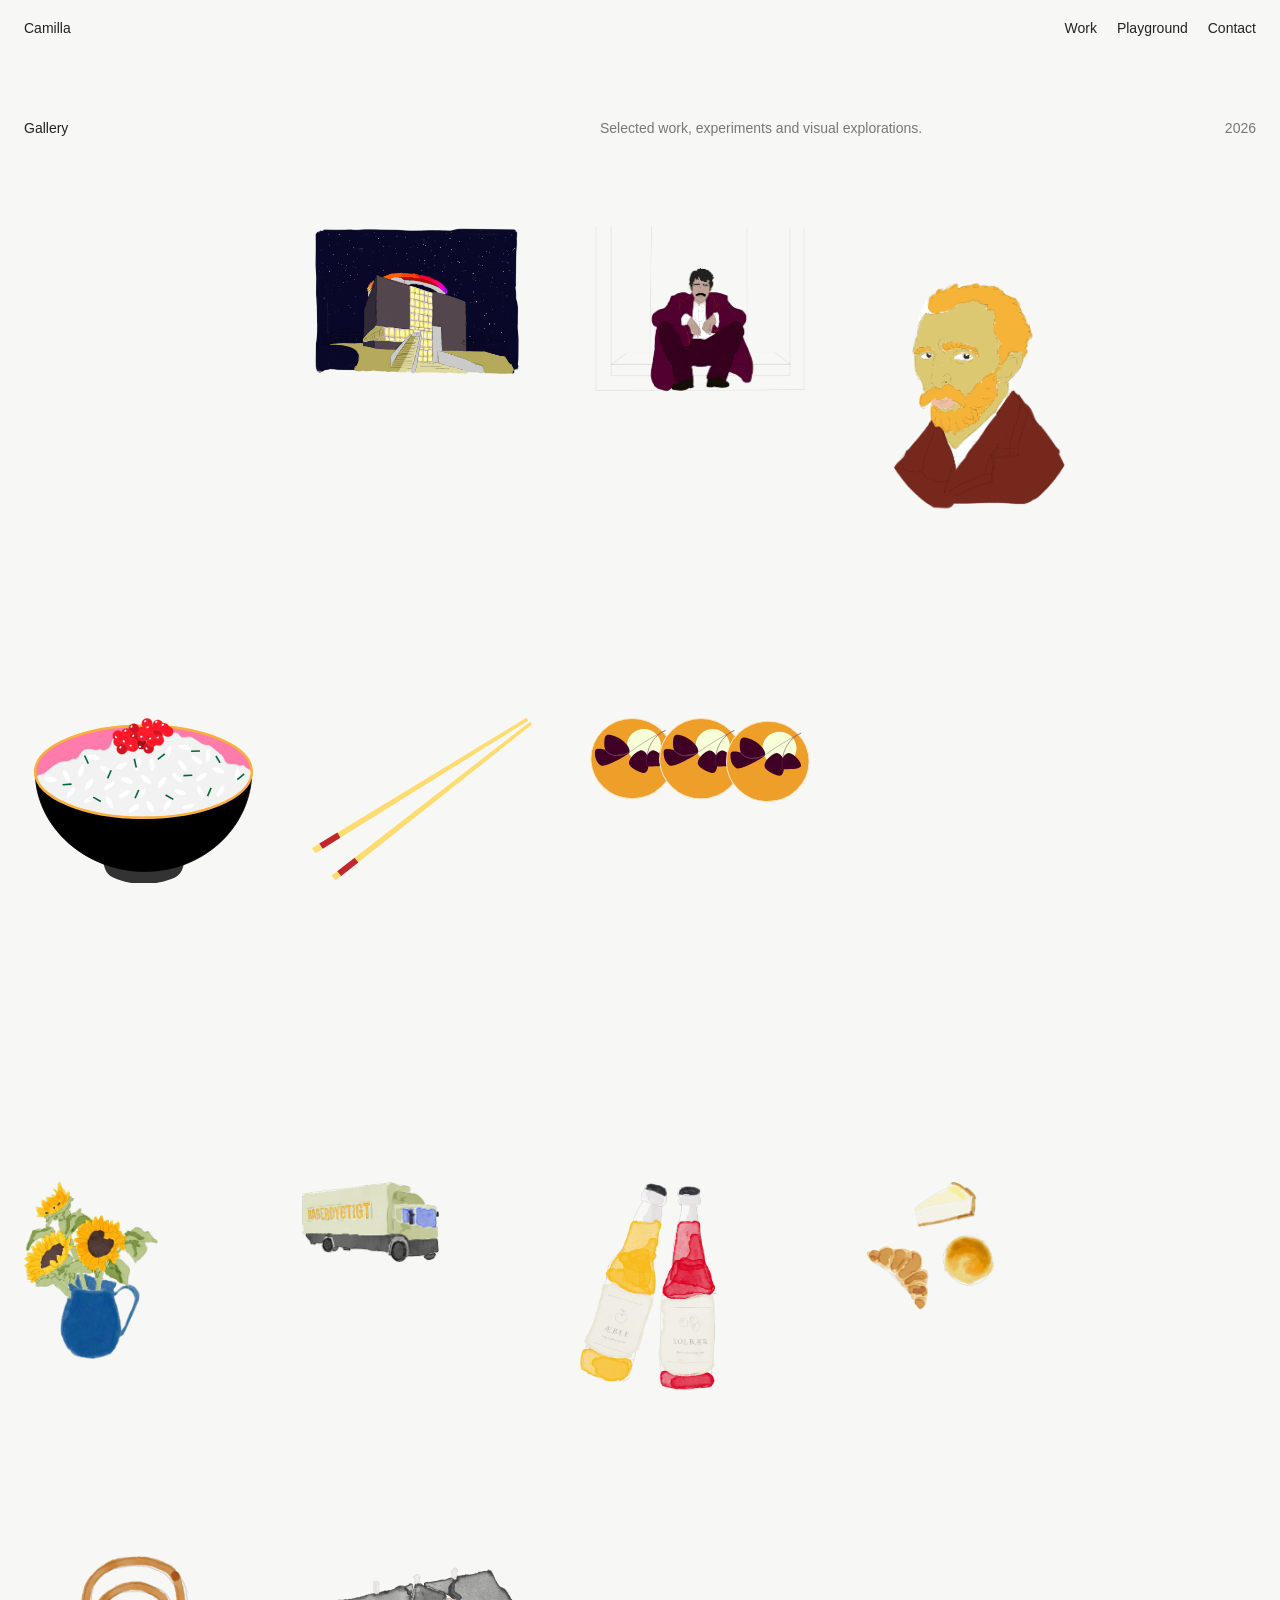
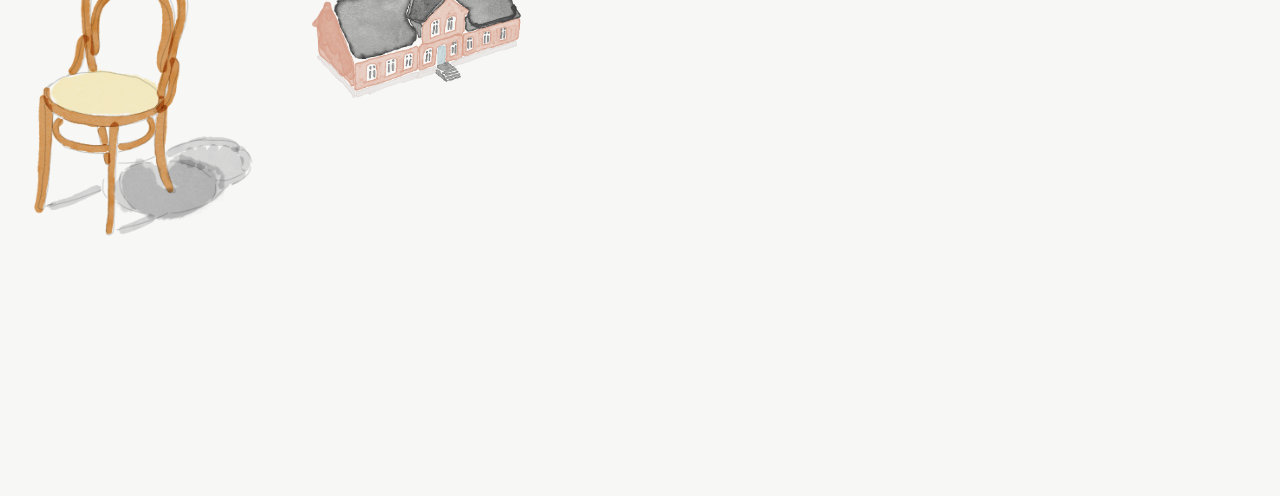
==== galleri.html @ c36705b7 "playground" ====
<!DOCTYPE html>
<html lang="en">

<head>

    <meta charset="UTF-8">

    <meta name="viewport" content="width=device-width, initial-scale=1.0">

    <title>Gallery — Camilla</title>

    <link rel="stylesheet" href="style.css">

</head>


<body>

    <!-- HEADER -->

    <header class="header">

        <a href="index.html" class="logo">
            Camilla
        </a>

        <nav class="nav-right">

            <a href="work.html" class="nav-link">
                Work
            </a>

            <a href="galleri.html" class="nav-link">
                Playground
            </a>

            <a href="#" class="nav-link">
                Contact
            </a>

        </nav>

    </header>


    <!-- GALLERY -->

    <main class="project">

        <!-- SAME INTRO AS PROJECT PAGE -->

        <header class="project-intro">

            <div class="project-title">
                Gallery
            </div>

            <div class="project-description">
                Selected work, experiments and visual explorations.
            </div>

            <div class="project-year">
                2026
            </div>

        </header>


        <!-- GALLERY -->

        <div class="gallery-grid">




            <figure class="media-video">

                <video src="/video/Aros-pige.mp4" autoplay muted loop playsinline>
                </video>

            </figure>


            <figure class="gallery-item">
                <img src="images/Aros.png" alt="Gallery image 02">
            </figure>


            <figure class="gallery-item">
                <img src="images/Harry.png" alt="Gallery image 03">
            </figure>


            <figure class="gallery-item">
                <img src="images/maler.png" alt="Gallery image 04">
            </figure>


            <figure class="gallery-item">
                <img src="images/figureasset2 copy.svg" alt="Gallery image 05">
            </figure>


            <figure class="gallery-item">
                <img src="images/chopsticks_dark.svg" alt="Gallery image 06">
            </figure>


            <figure class="gallery-item">
                <img src="images/sushi3.svg" alt="Gallery image 07">
            </figure>


            <figure class="media-video-landscape">

                <video src="/video/sushi-video.mp4" autoplay muted loop playsinline>
                </video>

            </figure>



            <figure class="gallery-item-small">
                <img src="images/blomstervase.png" alt="Gallery image 09">
            </figure>

            <figure class="gallery-item-small">
                <img src="images/lastbil 1.png" alt="Gallery image 09">
            </figure>


            <figure class="gallery-item-small">
                <img src="images/soda-2.png" alt="Gallery image 10">
            </figure>


            <figure class="gallery-item-small">
                <img src="images/bolle.png" " alt=" Gallery image 11">
            </figure>


            <figure class="gallery-item">
                <img src="images/chair.png" alt="Gallery image 12">
            </figure>

            <figure class="gallery-item">
                <img src="images/gårdkage 1.png" alt="Gallery image 12">
            </figure>

        </div>

    </main>


</body>

</html>
---- style.css ----
/* ------------------------------
   RESET
------------------------------ */

* {
  margin: 0;
  padding: 0;
  box-sizing: border-box;
}

/* ------------------------------
   BASE
------------------------------ */

html,
body {
  width: 100%;
  min-height: 100%;
}

body {
  background: #f7f7f5;
  color: #222;

  font-family: Arial, Helvetica, sans-serif;

  font-size: 14px;
  line-height: 1.2;
}

/* ------------------------------
   LINKS
------------------------------ */

a {
  color: inherit;
  text-decoration: none;
}

/* ------------------------------
   HEADER
------------------------------ */

.header {
  position: fixed;

  top: 0;
  left: 0;

  width: 100%;

  padding: 20px 24px;

  display: flex;

  align-items: flex-start;
  justify-content: space-between;

  z-index: 100;
}

/* ------------------------------
   LOGO
------------------------------ */

.logo {
  transition: opacity 0.25s ease;
}

/* ------------------------------
   NAVIGATION
------------------------------ */

.nav-right {
  display: flex;

  gap: 20px;
}

/* ------------------------------
   LANDING
------------------------------ */

.landing {
  min-height: 100vh;

  display: flex;

  align-items: center;
  justify-content: center;
}

.intro {
  font-size: 14px;
}

/* ------------------------------
   MOBILE
------------------------------ */

@media (max-width: 600px) {
  .header {
    padding: 16px;
  }

  .nav-right {
    gap: 12px;
  }
}

/* ------------------------------
   WORK PAGE
------------------------------ */

.work {
  padding: 120px 24px 80px;
}

/* ------------------------------
   WORK HEADER
------------------------------ */

.work-header {
  margin-bottom: 30px;

  color: #777;

  font-size: 13px;
}

/* ------------------------------
   WORK LIST
------------------------------ */

.work-list {
  border-top: 1px solid #222;
}

/* ------------------------------
   WORK ITEM
------------------------------ */

.work-item {
  display: grid;

  grid-template-columns:
    50px
    minmax(200px, 1.5fr)
    1fr
    70px;

  align-items: baseline;

  gap: 20px;

  padding: 15px 0;

  border-bottom: 1px solid #222;

  transition: opacity 0.3s ease;
}

/* ------------------------------
   TYPOGRAPHY
------------------------------ */

.work-number {
  color: #777;
}

.work-title {
  font-size: 15px;
}

.work-category {
  color: #777;
}

.work-year {
  text-align: right;
}

/* ------------------------------
   HOVER
------------------------------ */

.work-list:hover .work-item {
  opacity: 0.35;
}

.work-list .work-item:hover {
  opacity: 1;
}

/* ------------------------------
   FLOATING IMAGE
------------------------------ */

/* ------------------------------
   FLOATING IMAGE
------------------------------ */

.hover-image {
  position: fixed;

  width: 300px;
  height: 380px;

  top: 0;
  left: 0;

  pointer-events: none;

  overflow: hidden;

  opacity: 0;

  z-index: 9999;

  transform: translate(-50%, -50%);

  transition: opacity 0.2s ease;
}

.hover-image img {
  display: block;

  width: 100%;
  height: 100%;

  object-fit: cover;
}
/* ------------------------------
   MOBILE
------------------------------ */

@media (max-width: 700px) {
  .work {
    padding: 100px 16px 60px;
  }

  .work-item {
    grid-template-columns:
      30px
      1fr
      55px;

    gap: 10px;

    padding: 14px 0;
  }

  .work-category {
    display: none;
  }

  .work-year {
    text-align: right;
  }

  .hover-image {
    display: none;
  }
}

/* ------------------------------
   PROJECT PAGE
------------------------------ */

.project {
  padding: 120px 24px 80px;
}

/* ------------------------------
   PROJECT INTRO
------------------------------ */

.project-intro {
  display: grid;

  grid-template-columns:
    1fr
    1fr
    80px;

  gap: 20px;

  margin-bottom: 80px;
}

.project-title {
  font-size: 14px;
}

.project-description {
  max-width: 400px;

  color: #777;
}

.project-year {
  text-align: right;
  color: #777;
}

/* ------------------------------
   PROJECT MEDIA
------------------------------ */

.project-media {
  display: flex;
  flex-direction: column;

  gap: 80px;
}

/* ------------------------------
   SINGLE IMAGE
------------------------------ */

.media-single {
  width: 100%;

  display: flex;
  justify-content: center;
}

.media-single img {
  display: block;

  width: auto;
  height: auto;

  max-width: 100%;
  max-height: 90vh;

  object-fit: contain;
}

/* ------------------------------
   TWO IMAGES
------------------------------ */

.media-double {
  width: 100%;

  display: grid;

  grid-template-columns: 1fr 1fr;

  gap: 4px;
}

.media-double figure {
  margin: 0;
}

.media-double img {
  display: block;

  width: 100%;
  height: auto;
}

/* ------------------------------
   REEL VIDEO
------------------------------ */

.media-video {
  max-height: 70%;

  display: flex;

  justify-content: center;
}

.media-video video {
  display: block;

  width: auto;
  max-height: vh;

  max-width: 100%;

  aspect-ratio: 9 / 16;

  object-fit: cover;
}

/* ------------------------------
   LANDSCAPE VIDEO
------------------------------ */

.media-video-landscape {
  width: 100%;
  overflow: hidden;
}

.media-video-landscape video {
  display: block;
  width: 100%;
  height: auto;
  max-width: none;
}

/* ------------------------------
   MOBILE
------------------------------ */
@media (max-width: 700px) {
  .project {
    padding: 100px 16px 60px;
  }

  .project-intro {
    grid-template-columns: 1fr;

    gap: 16px;

    margin-bottom: 50px;
  }

  .project-year {
    text-align: left;
  }

  .project-media {
    gap: 40px;
  }

  .media-single img {
    max-height: 80vh;
  }

  .media-double {
    grid-template-columns: 1fr;

    gap: 4px;
  }

  .media-video video {
    height: 80vh;
  }

  .media-video-landscape video {
    width: 100%;
    height: auto;
  }
}
/* --- old? */
@media (max-width: 700px) {
  .project {
    padding: 100px 16px 60px;
  }

  .project-intro {
    grid-template-columns: 1fr;

    gap: 16px;

    margin-bottom: 50px;
  }

  .project-year {
    text-align: left;
  }

  .project-media {
    gap: 40px;
  }

  .media-single img {
    max-height: 80vh;
  }

  .media-double {
    grid-template-columns: 1fr;

    gap: 4px;
  }

  .media-video video {
    height: 80vh;
  }
}
/* galleri */
/* ------------------------------
   GALLERY
------------------------------ */

.gallery-grid {
  width: 90%;

  display: grid;

  grid-template-columns: repeat(4, 1fr);

  gap: 4px;
}

/* ------------------------------
   GALLERY IMAGE
------------------------------ */

.gallery-item {
  margin: 10px;
  max-width: 80%;
  height: 50vh;
  overflow: hidden;
}

.gallery-item img {
  display: block;

  width: 100%;
  height: auto;

  object-fit: cover;

  transition: opacity 0.3s ease;
}

/* ------------------------------
   HOVER
------------------------------ */

.gallery-item:hover img {
  opacity: 0.7;
}

/* ------------------------------
   MOBILE
------------------------------ */

@media (max-width: 700px) {
  .gallery-grid {
    grid-template-columns: repeat(2, 1fr);

    gap: 4px;
  }
}

/* ------------------------------
   SMALL GALLERY IMAGE
------------------------------ */

.gallery-item-small {
  width: 50%;
  height: 40vh;
}

.gallery-item-small img {
  width: 100%;
  height: auto;
}
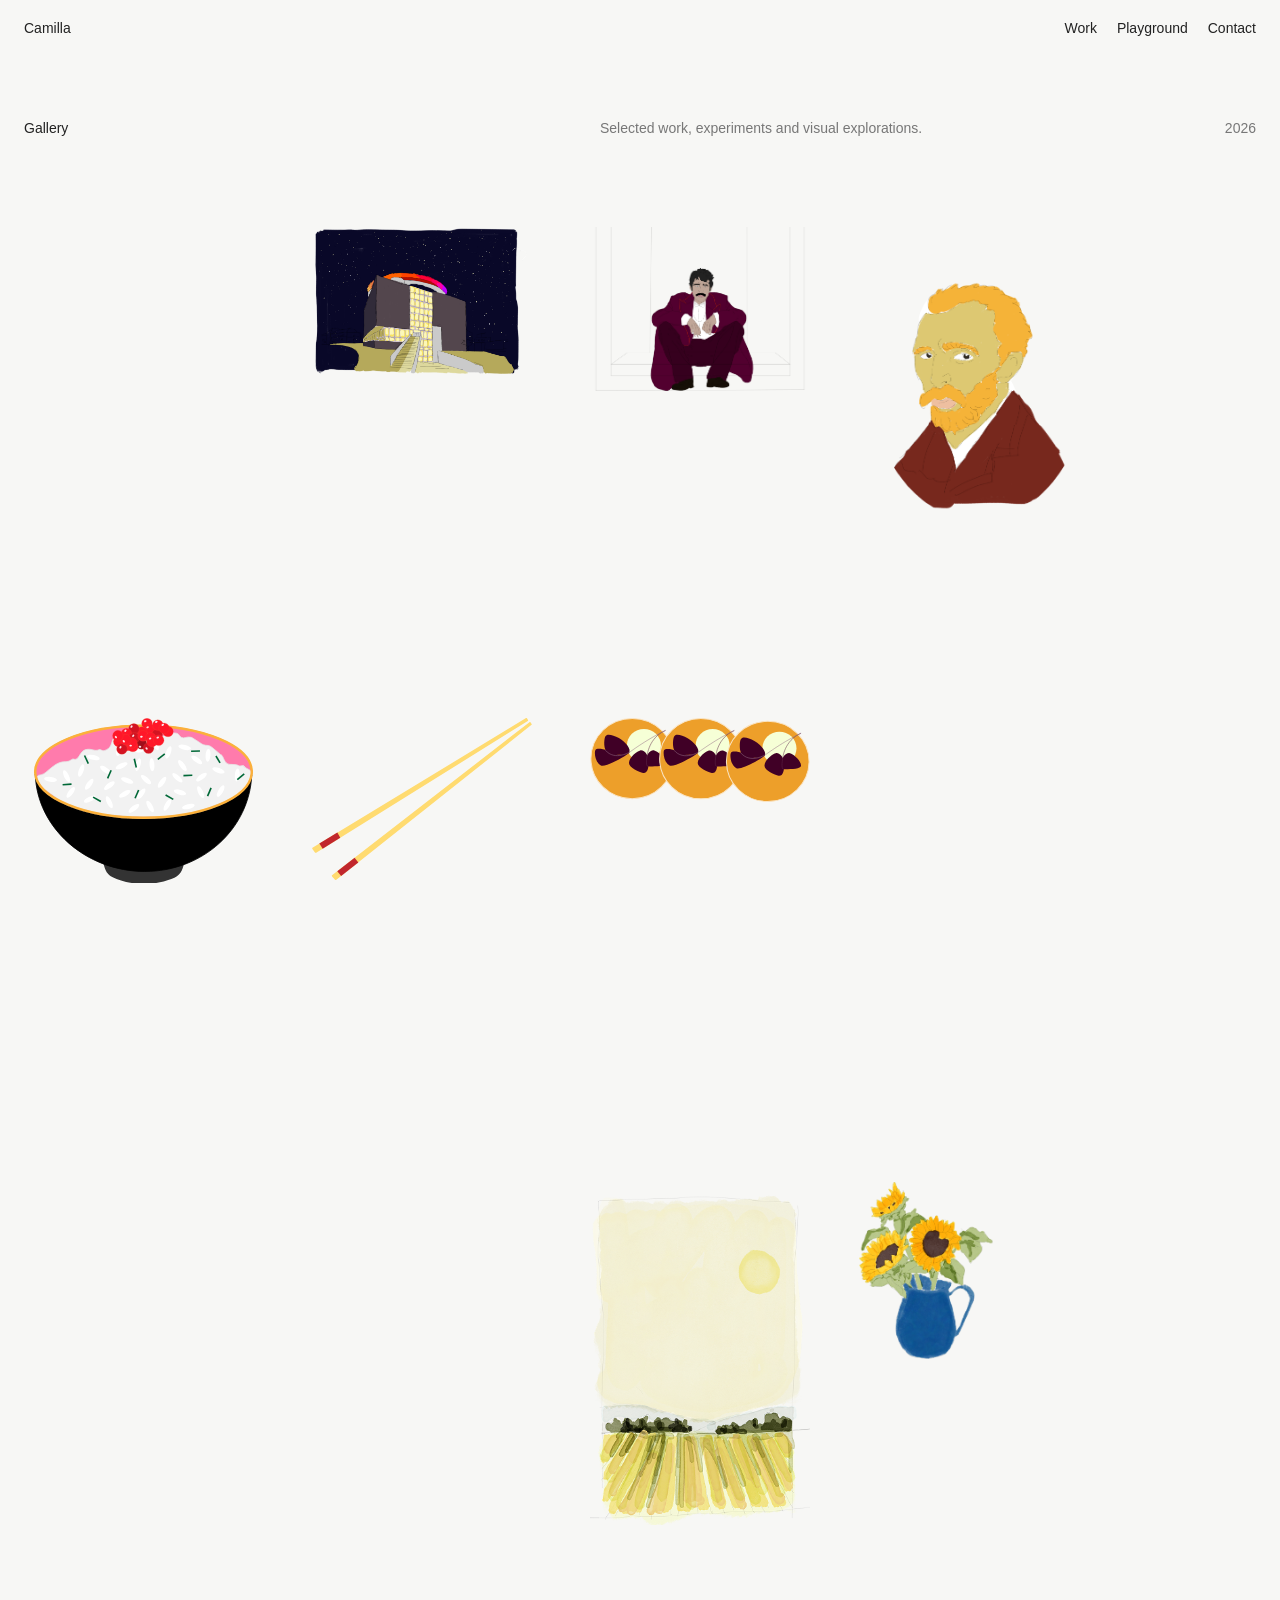
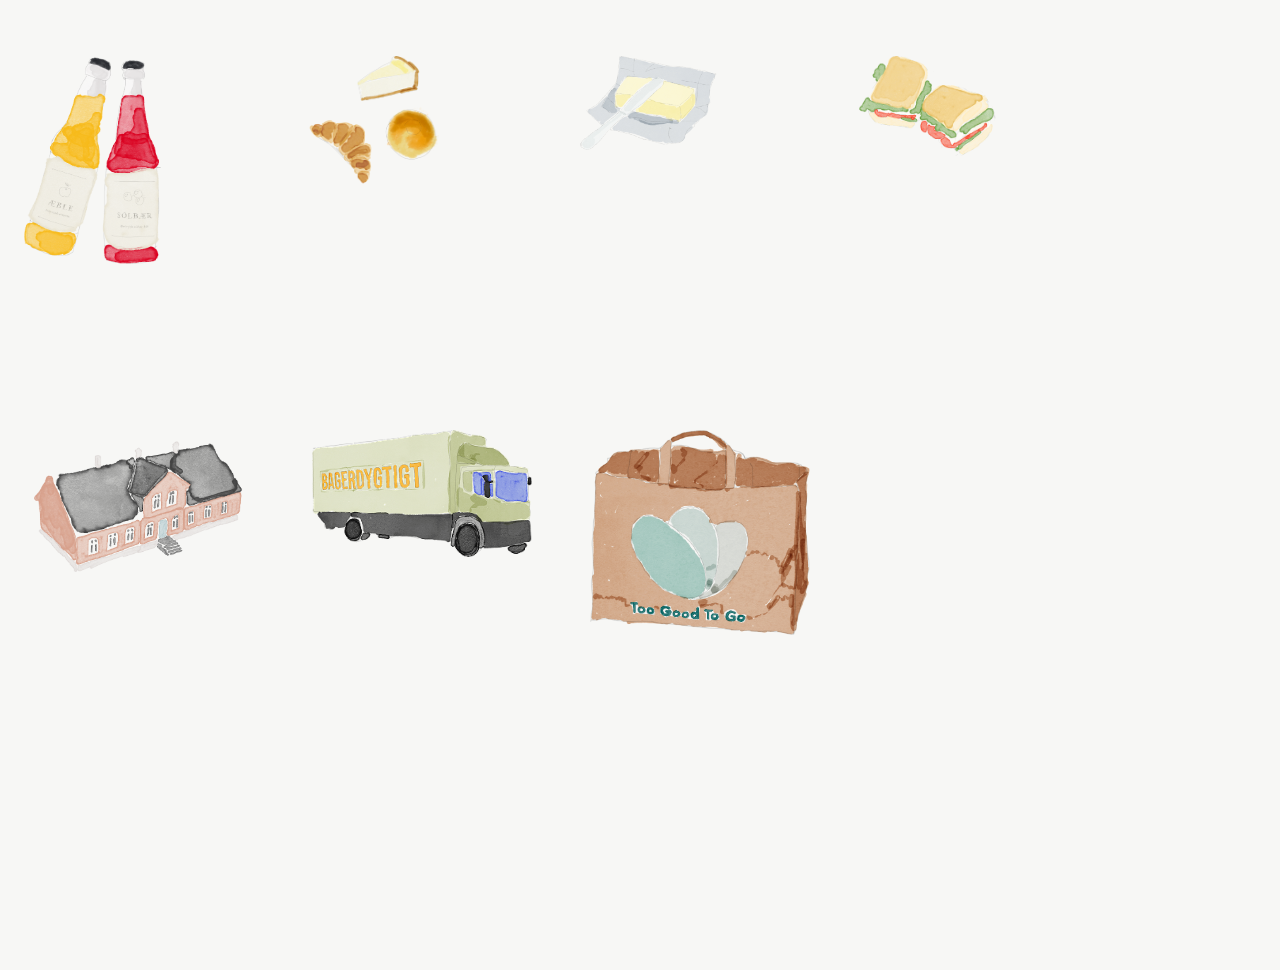
==== commit 5a844e1a: "mix" ====
--- a/galleri.html
+++ b/galleri.html
@@ -90,6 +90,14 @@
                 <img src="images/Harry.png" alt="Gallery image 03">
             </figure>
 
+            <!-- <figure class="gallery-item">
+                <img src="images/maid.png" alt="Gallery image 03">
+            </figure> -->
+
+            <!-- <figure class="gallery-item">
+                <img src="images/brooche.png" alt="Gallery image 03">
+            </figure> -->
+
 
             <figure class="gallery-item">
                 <img src="images/maler.png" alt="Gallery image 04">
@@ -118,34 +126,57 @@
 
             </figure>
 
+            <figure class="media-video-landscape">
+
+                <video src="/video/bageri-shop-kurv.mp4" autoplay muted loop playsinline>
+                </video>
+
+            </figure>
+            <figure class="media-video-landscape">
+
+                <video src="/video/bageri-lokation-2.mov" autoplay muted loop playsinline>
+                </video>
+
+            </figure>
+
+
+            <figure class="gallery-item">
+                <img src="images/marker.png" alt="Gallery image 12">
+            </figure>
 
 
             <figure class="gallery-item-small">
                 <img src="images/blomstervase.png" alt="Gallery image 09">
             </figure>
+            <figure class="gallery-item-small">
+                <img src="images/soda-2.png" alt="Gallery image 10">
+            </figure>
+            <figure class="gallery-item-small">
+                <img src="images/bolle.png" " alt=" Gallery image 11">
 
-            <figure class="gallery-item-small">
-                <img src="images/lastbil 1.png" alt="Gallery image 09">
+
             </figure>
 
 
             <figure class="gallery-item-small">
-                <img src="images/soda-2.png" alt="Gallery image 10">
+                <img src="images/SMØR.png" alt=" Gallery image 12">
             </figure>
-
-
             <figure class="gallery-item-small">
-                <img src="images/bolle.png" " alt=" Gallery image 11">
+                <img src="images/Sandwich.png" alt=" Gallery image 12">
             </figure>
 
 
             <figure class="gallery-item">
-                <img src="images/chair.png" alt="Gallery image 12">
+                <img src="images/gårdkage 1.png" alt="Gallery image 12">
             </figure>
 
             <figure class="gallery-item">
-                <img src="images/gårdkage 1.png" alt="Gallery image 12">
+                <img src="images/lastbil 1.png" alt="Gallery image 12">
             </figure>
+            <figure class="gallery-item">
+                <img src="images/pose-fyld.png" alt="Gallery image 12">
+            </figure>
+
 
         </div>
 
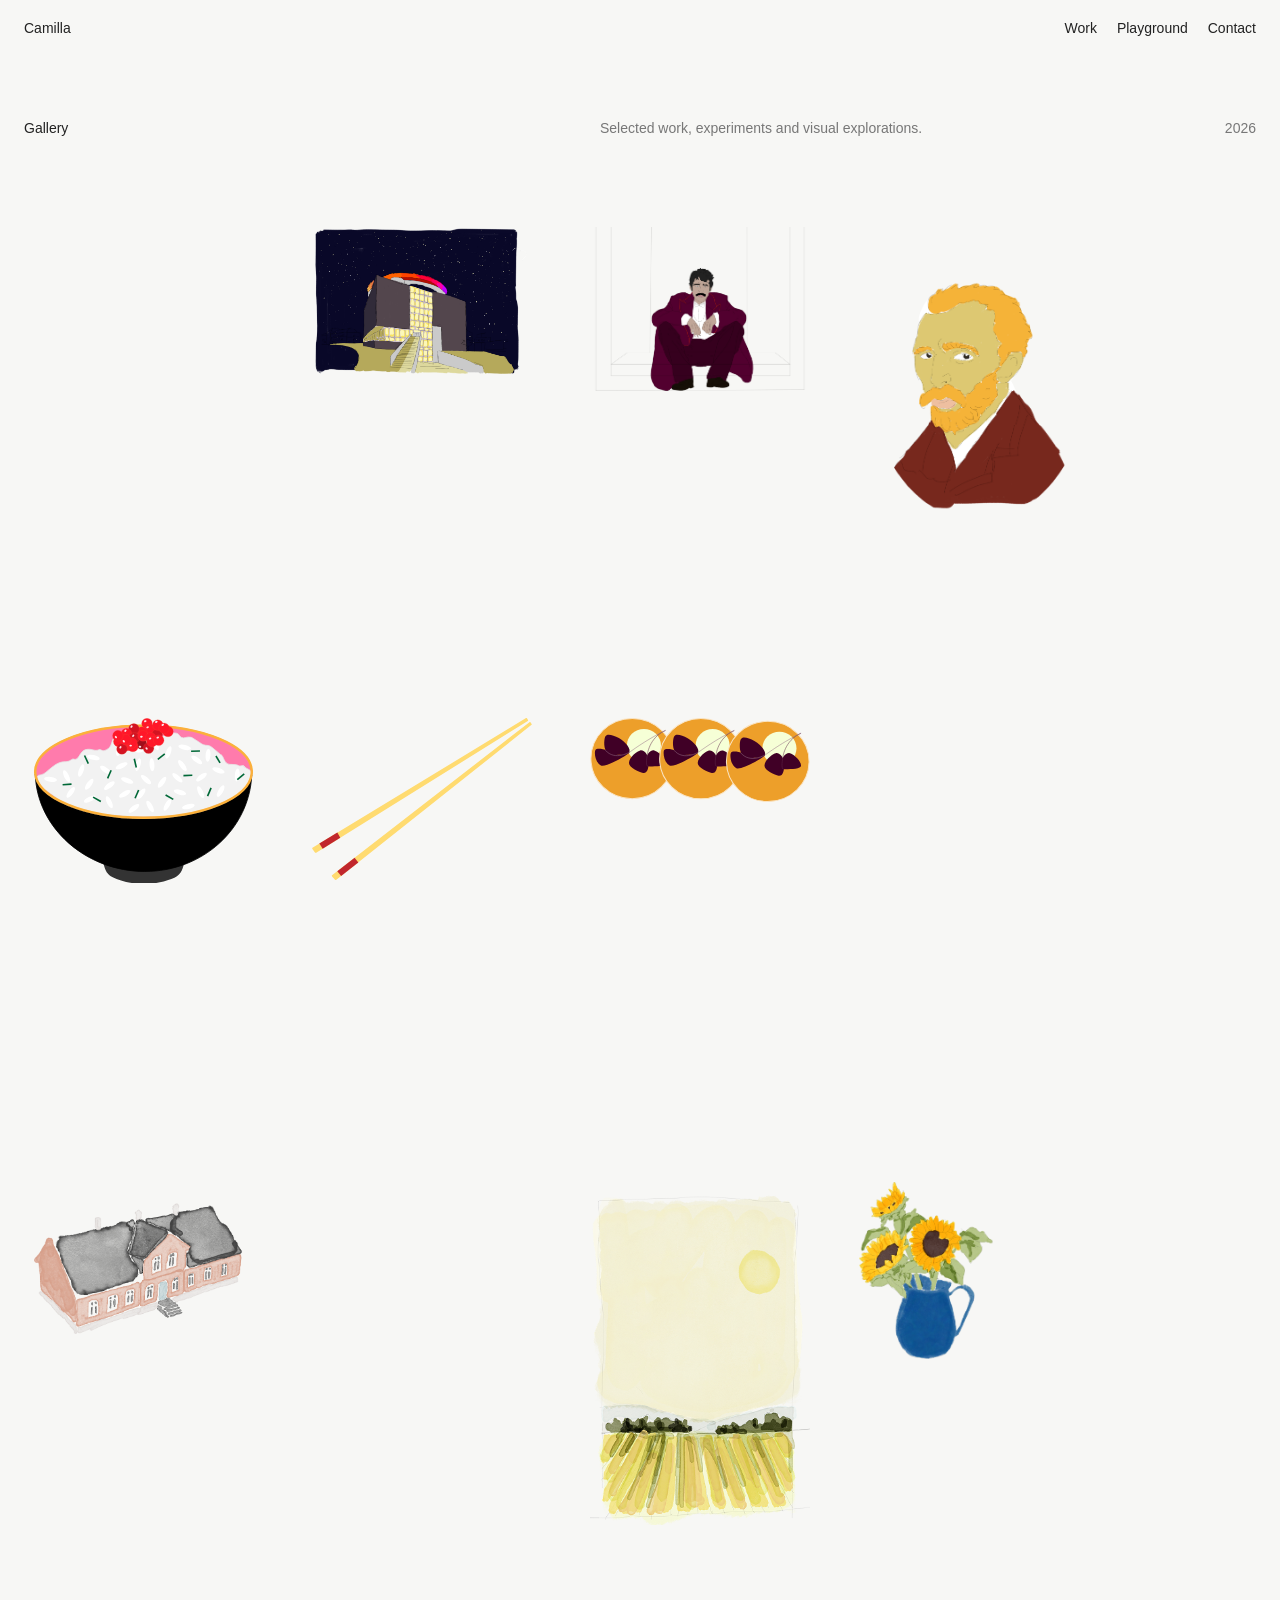
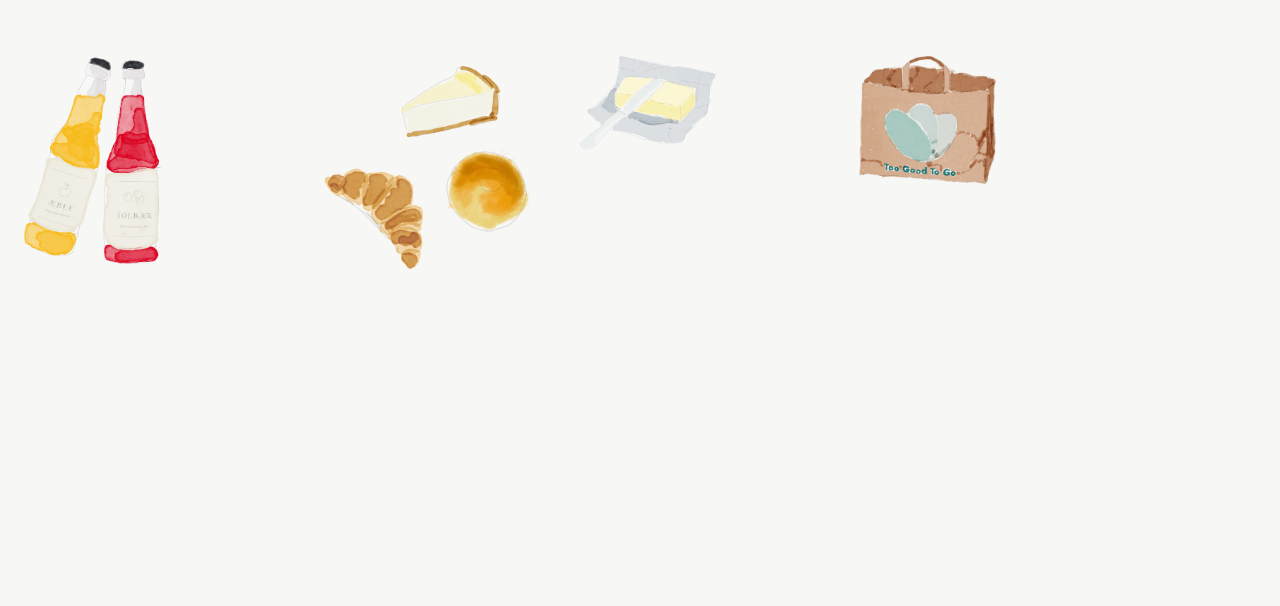
==== commit 54bd3a2f: "forsøg 1" ====
--- a/galleri.html
+++ b/galleri.html
@@ -104,6 +104,7 @@
             </figure>
 
 
+
             <figure class="gallery-item">
                 <img src="images/figureasset2 copy.svg" alt="Gallery image 05">
             </figure>
@@ -125,12 +126,8 @@
                 </video>
 
             </figure>
-
-            <figure class="media-video-landscape">
-
-                <video src="/video/bageri-shop-kurv.mp4" autoplay muted loop playsinline>
-                </video>
-
+            <figure class="gallery-item">
+                <img src="images/gårdkage 1.png" alt="Gallery image 12">
             </figure>
             <figure class="media-video-landscape">
 
@@ -138,6 +135,7 @@
                 </video>
 
             </figure>
+
 
 
             <figure class="gallery-item">
@@ -151,8 +149,8 @@
             <figure class="gallery-item-small">
                 <img src="images/soda-2.png" alt="Gallery image 10">
             </figure>
-            <figure class="gallery-item-small">
-                <img src="images/bolle.png" " alt=" Gallery image 11">
+            <figure class="gallery-item">
+                <img src="images/bolle.png" alt=" Gallery image 11">
 
 
             </figure>
@@ -162,20 +160,9 @@
                 <img src="images/SMØR.png" alt=" Gallery image 12">
             </figure>
             <figure class="gallery-item-small">
-                <img src="images/Sandwich.png" alt=" Gallery image 12">
+                <img src="images/pose-fyld.png" alt="Gallery image 12">
             </figure>
 
-
-            <figure class="gallery-item">
-                <img src="images/gårdkage 1.png" alt="Gallery image 12">
-            </figure>
-
-            <figure class="gallery-item">
-                <img src="images/lastbil 1.png" alt="Gallery image 12">
-            </figure>
-            <figure class="gallery-item">
-                <img src="images/pose-fyld.png" alt="Gallery image 12">
-            </figure>
 
 
         </div>
--- a/style.css
+++ b/style.css
@@ -196,15 +196,11 @@
    FLOATING IMAGE
 ------------------------------ */
 
-/* ------------------------------
-   FLOATING IMAGE
------------------------------- */
-
 .hover-image {
   position: fixed;
 
-  width: 300px;
-  height: 380px;
+  max-width: 400px;
+  height: auto;
 
   top: 0;
   left: 0;
@@ -362,12 +358,35 @@
   height: auto;
 }
 
+/* ------- */
+
+/* ------------------------------
+   SMALL DOUBLE MEDIA
+------------------------------ */
+
+.media-double-small {
+  width: 50%;
+  display: grid;
+  grid-template-columns: 1fr 1fr;
+  gap: 4px;
+}
+
+.media-double-small figure {
+  margin: 0;
+}
+
+.media-double-small img {
+  display: block;
+  width: 100%;
+  height: auto;
+}
+
 /* ------------------------------
    REEL VIDEO
 ------------------------------ */
 
 .media-video {
-  max-height: 70%;
+  max-height: 80vh;
 
   display: flex;
 
@@ -545,7 +564,7 @@
 
 .gallery-item-small {
   width: 50%;
-  height: 40vh;
+  height: 50vh;
 }
 
 .gallery-item-small img {
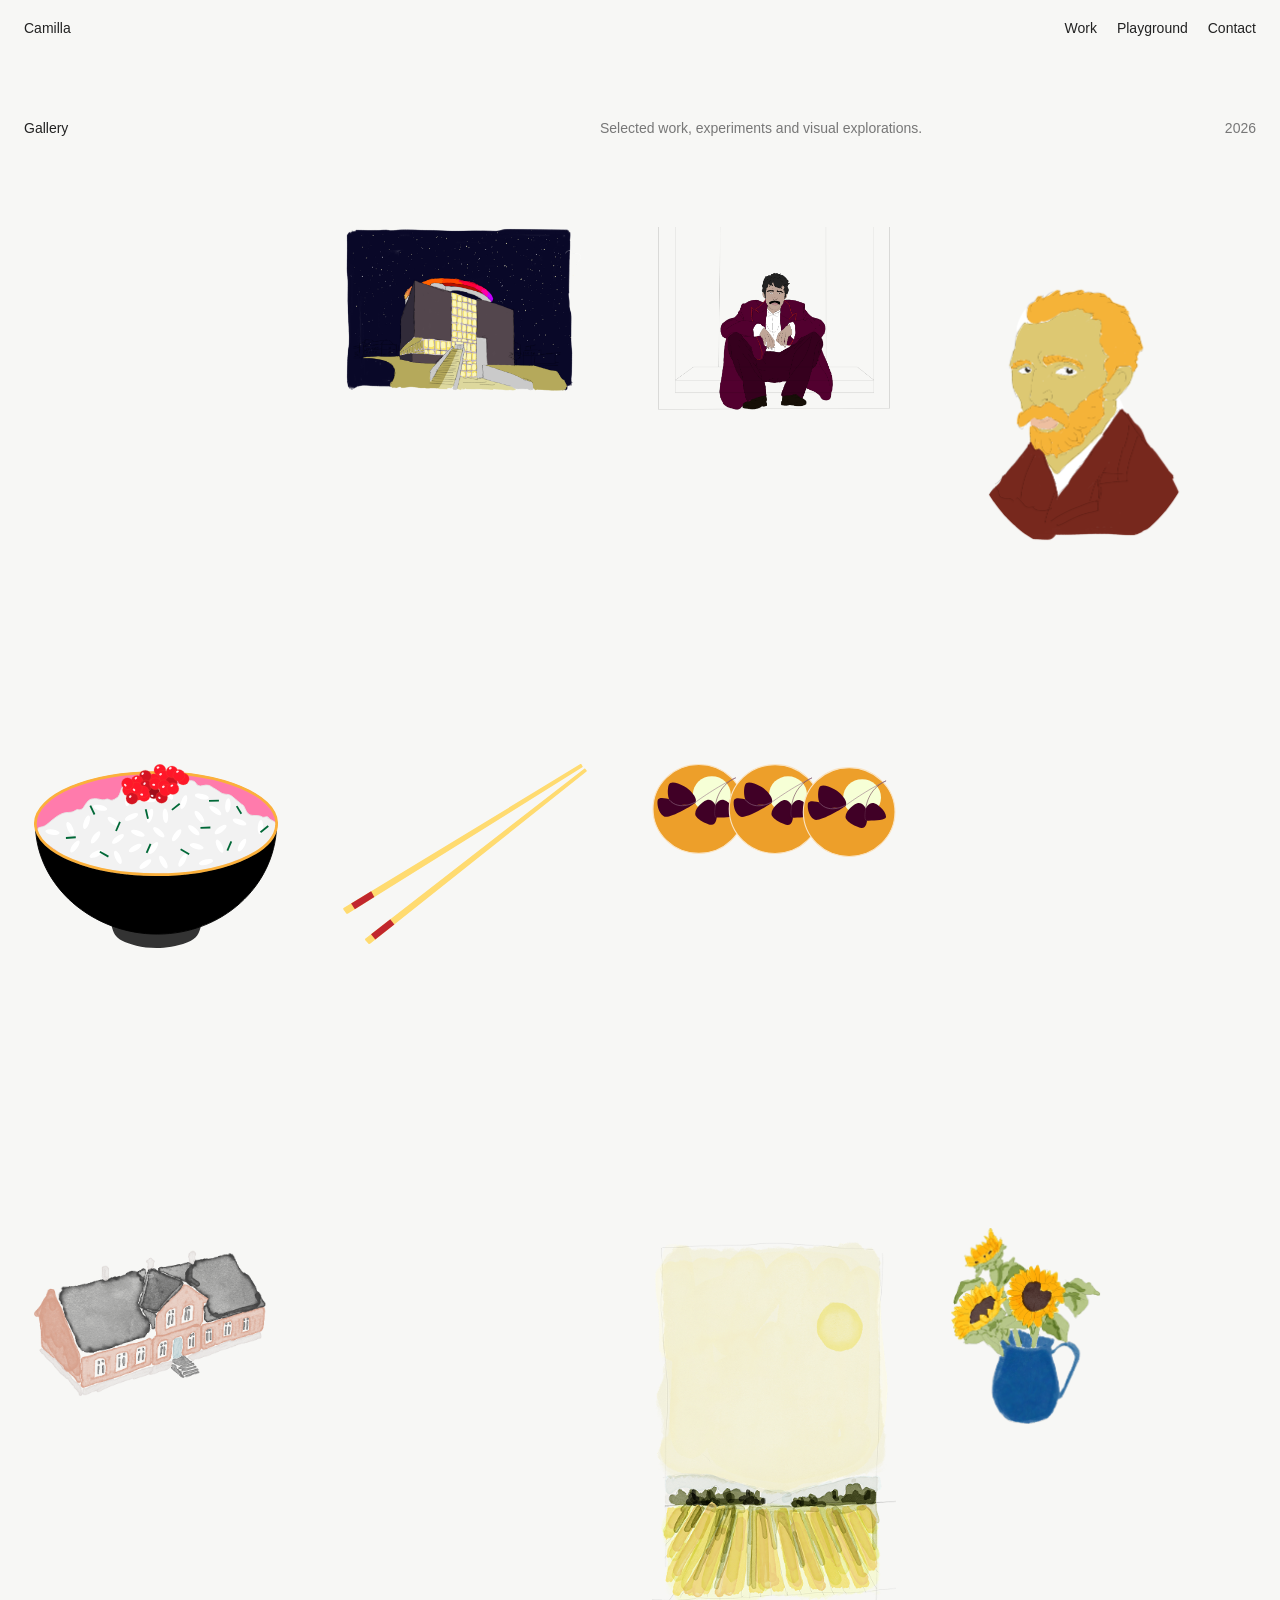
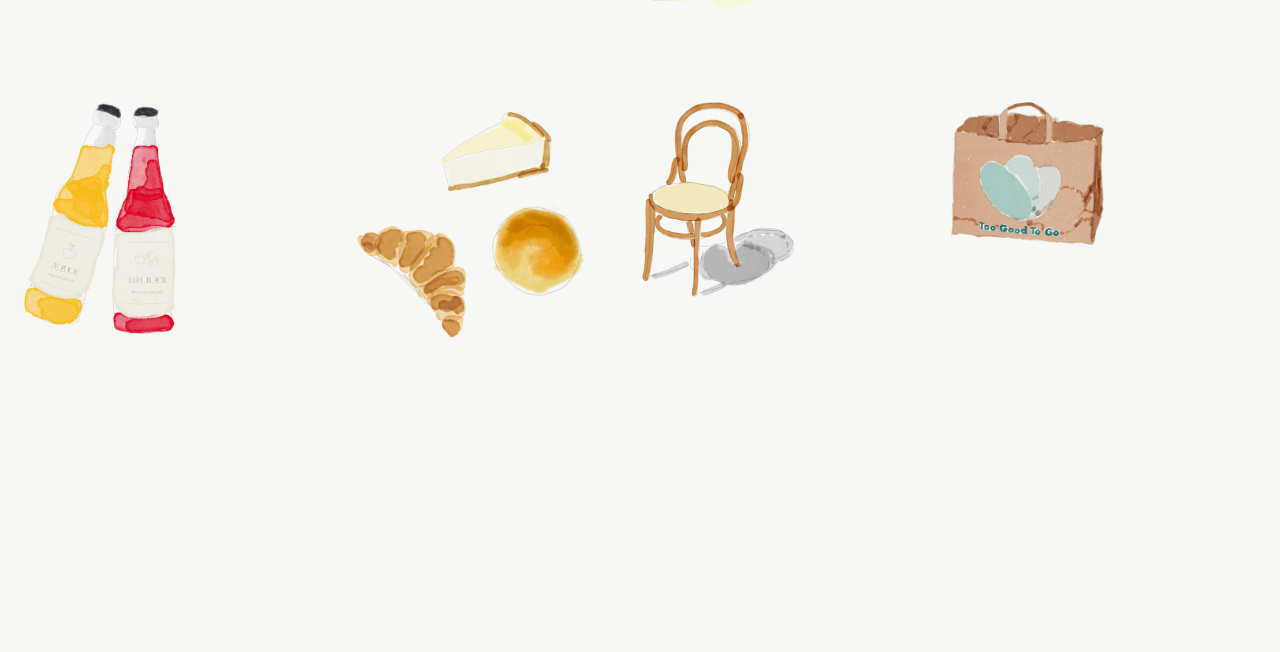
==== commit e3e820d5: "k" ====
--- a/galleri.html
+++ b/galleri.html
@@ -157,13 +157,24 @@
 
 
             <figure class="gallery-item-small">
-                <img src="images/SMØR.png" alt=" Gallery image 12">
+                <img src="images/chair.png" alt=" Gallery image 12">
             </figure>
             <figure class="gallery-item-small">
                 <img src="images/pose-fyld.png" alt="Gallery image 12">
             </figure>
+            <!-- 
+            <figure class="gallery-item-big">
+                <img src="images/Slide 16_9 - 114.png" alt=" Gallery image 11">
 
 
+            </figure>
+
+            <figure class="gallery-item-big">
+                <img src="images/Slide 16_9 - 35.png" alt=" Gallery image 12">
+            </figure>
+            <figure class="gallery-item-big">
+                <img src="images/Slide 16_9 - 89.png" alt="Gallery image 12">
+            </figure> -->
 
         </div>
 
--- a/style.css
+++ b/style.css
@@ -386,7 +386,8 @@
 ------------------------------ */
 
 .media-video {
-  max-height: 80vh;
+  height: 100%;
+  width: auto;
 
   display: flex;
 
@@ -397,7 +398,7 @@
   display: block;
 
   width: auto;
-  max-height: vh;
+  max-height: 70vh;
 
   max-width: 100%;
 
@@ -507,7 +508,7 @@
 ------------------------------ */
 
 .gallery-grid {
-  width: 90%;
+  width: 100%;
 
   display: grid;
 
@@ -571,3 +572,17 @@
   width: 100%;
   height: auto;
 }
+
+/* ------------------------------
+BIG GALLERY IMAGE
+------------------------------ */
+
+.gallery-item-big {
+  width: 40vh;
+  height: auto;
+}
+
+.gallery-item-big img {
+  width: 100%;
+  height: auto;
+}
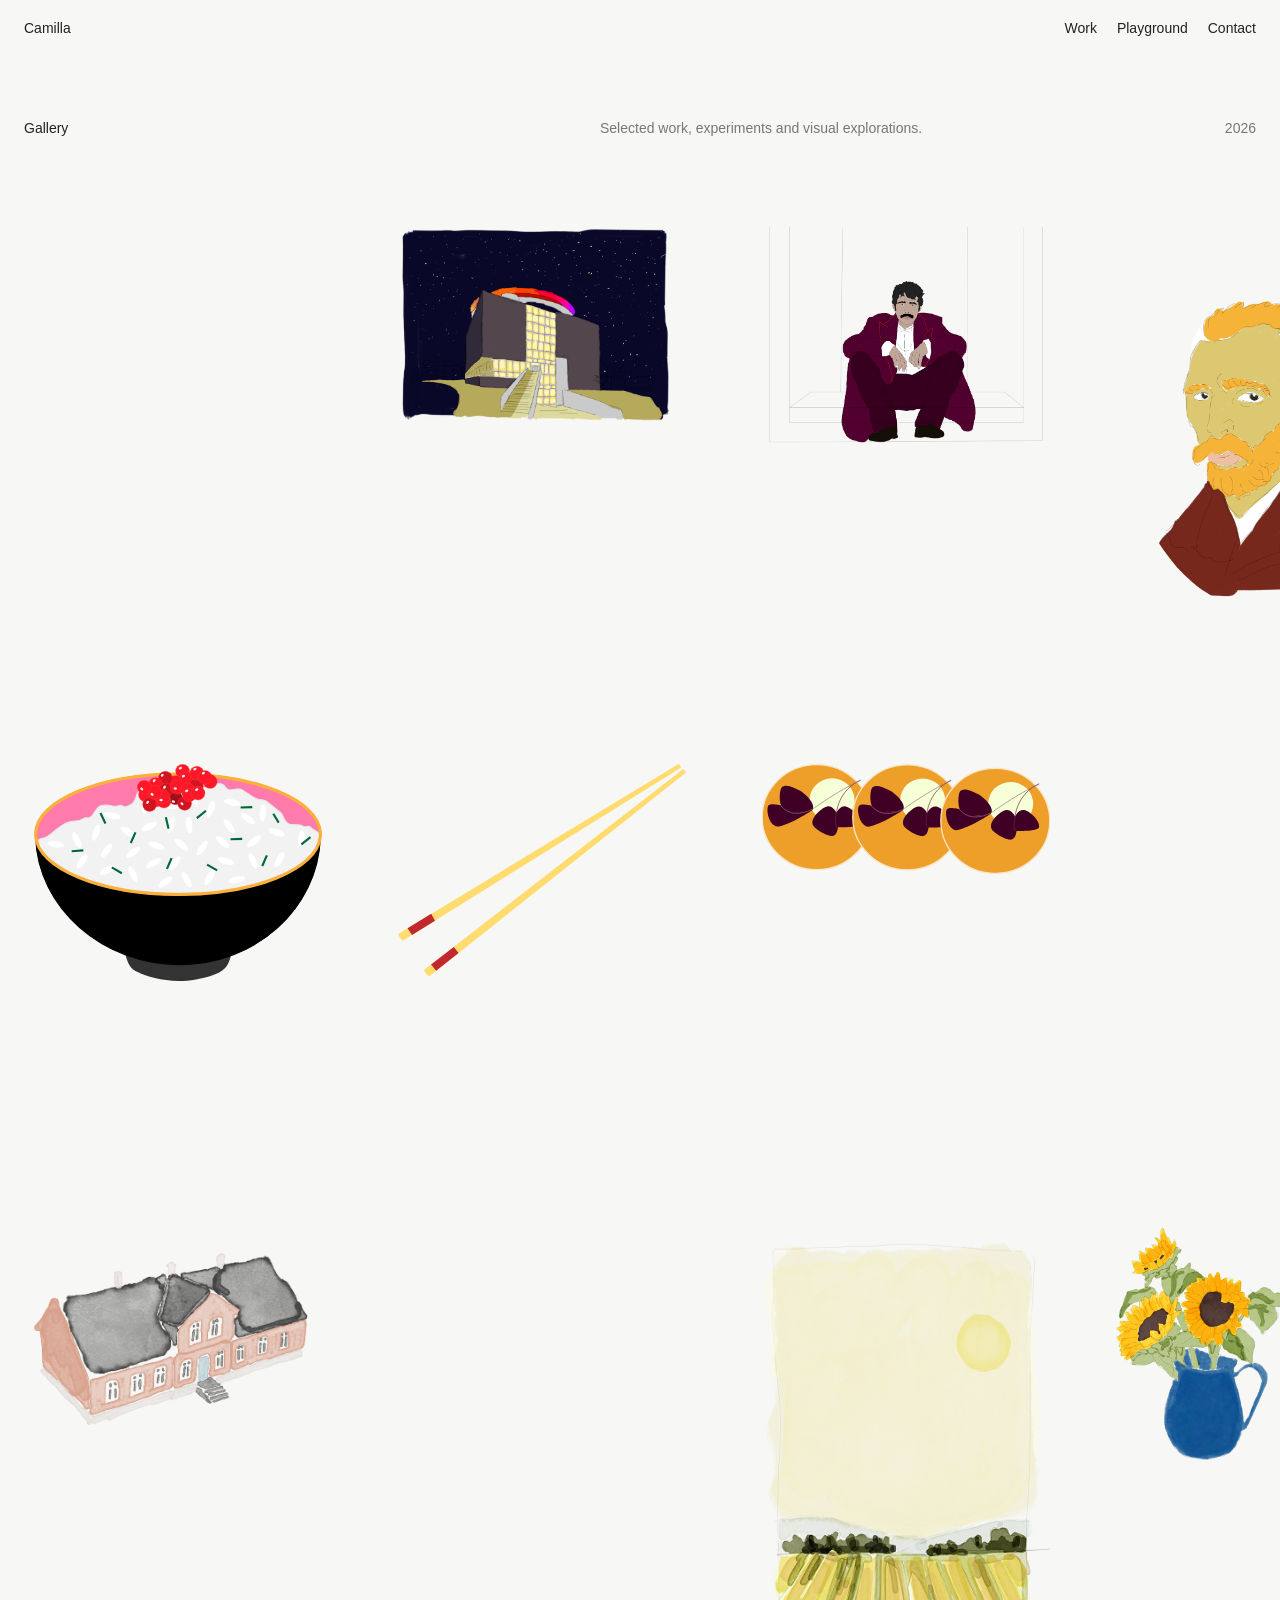
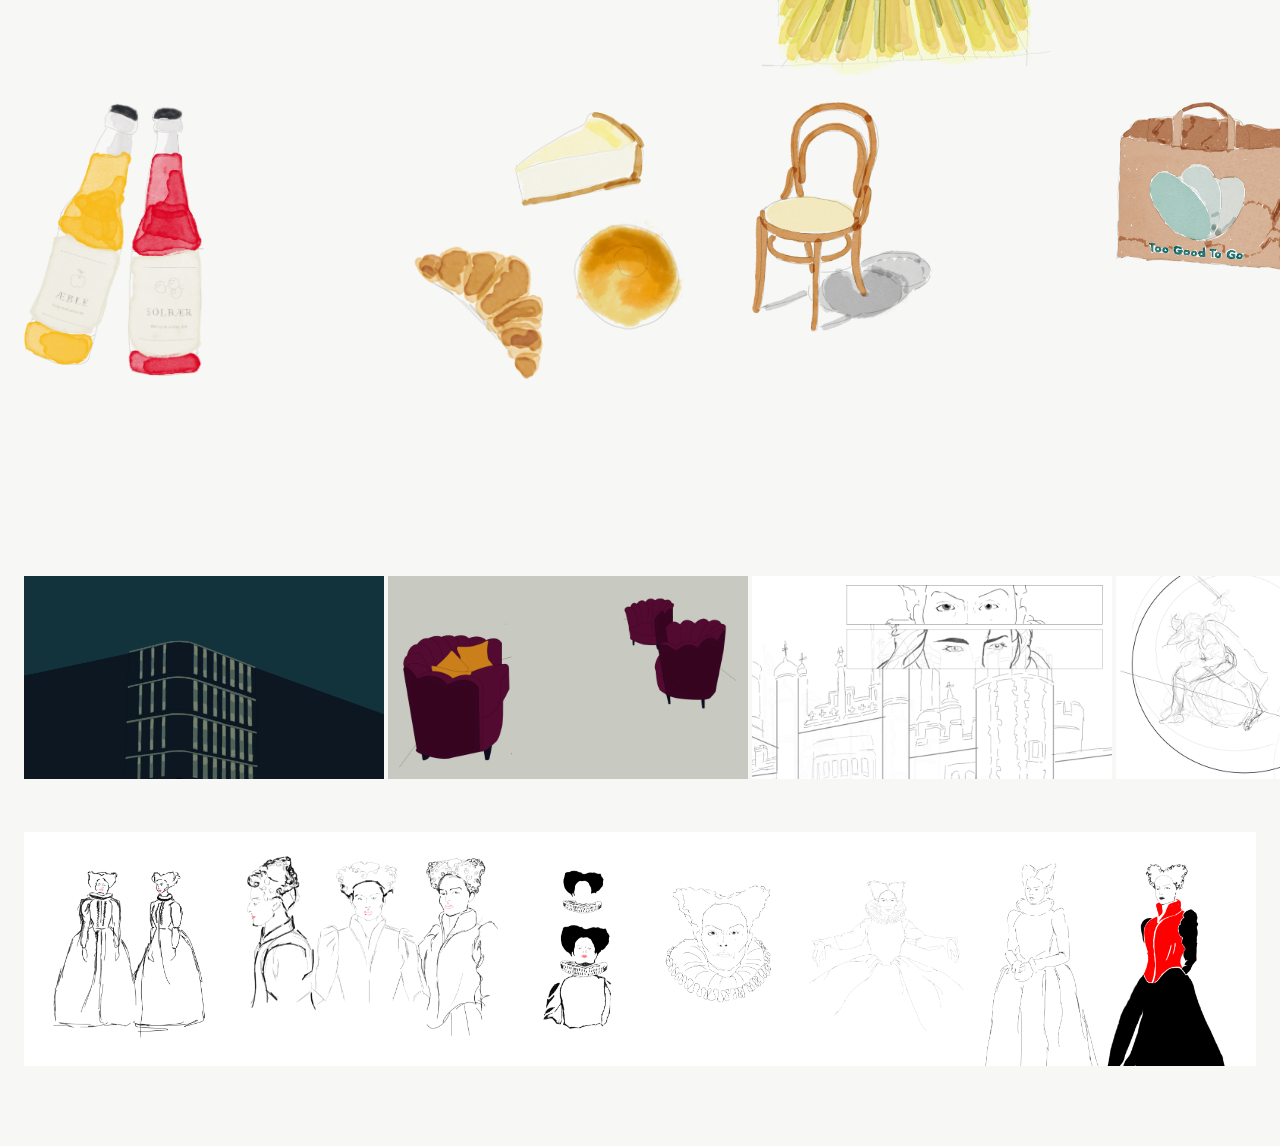
==== commit cf999922: "ny" ====
--- a/galleri.html
+++ b/galleri.html
@@ -175,9 +175,36 @@
             <figure class="gallery-item-big">
                 <img src="images/Slide 16_9 - 89.png" alt="Gallery image 12">
             </figure> -->
+            </figure>
+            <figure class="gallery-item-big">
+                <img src="images/hotel.png" alt=" Gallery image 11">
+
+
+            </figure>
+            <figure class="gallery-item-big">
+                <img src="images/stue.png" alt=" Gallery image 12">
+            </figure>
+
+
+            <figure class="gallery-item-big">
+                <img src="images/Slide 16_9 - 35.png" alt=" Gallery image 12">
+            </figure>
+
+            <figure class="gallery-item-big">
+                <img src="images/Slide 16_9 - 114.png" alt=" Gallery image 12">
+            </figure>
+
+
 
         </div>
 
+        <figure class="media-single">
+
+            <img src="/images/comic.png" alt="Project Name">
+
+        </figure>
+
+
     </main>
 
 
--- a/style.css
+++ b/style.css
@@ -515,6 +515,7 @@
   grid-template-columns: repeat(4, 1fr);
 
   gap: 4px;
+  padding-bottom: 50px;
 }
 
 /* ------------------------------
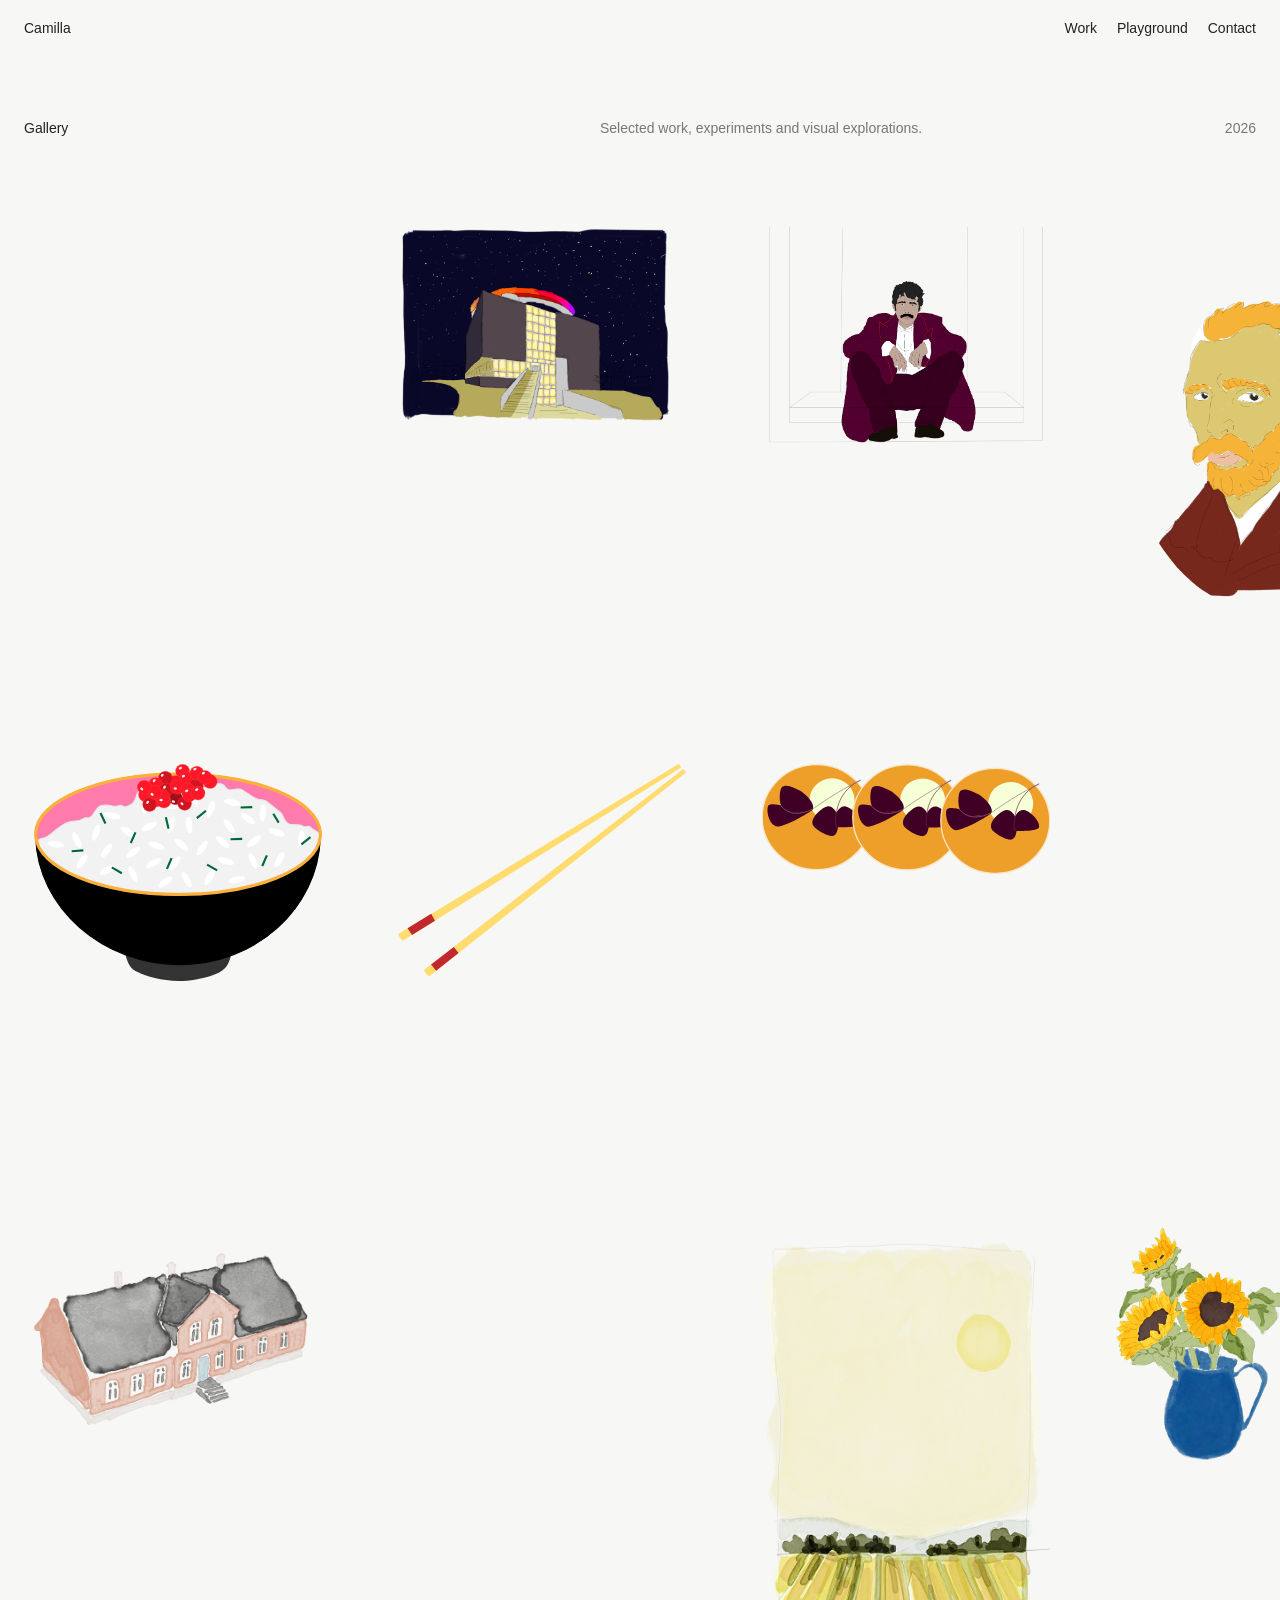
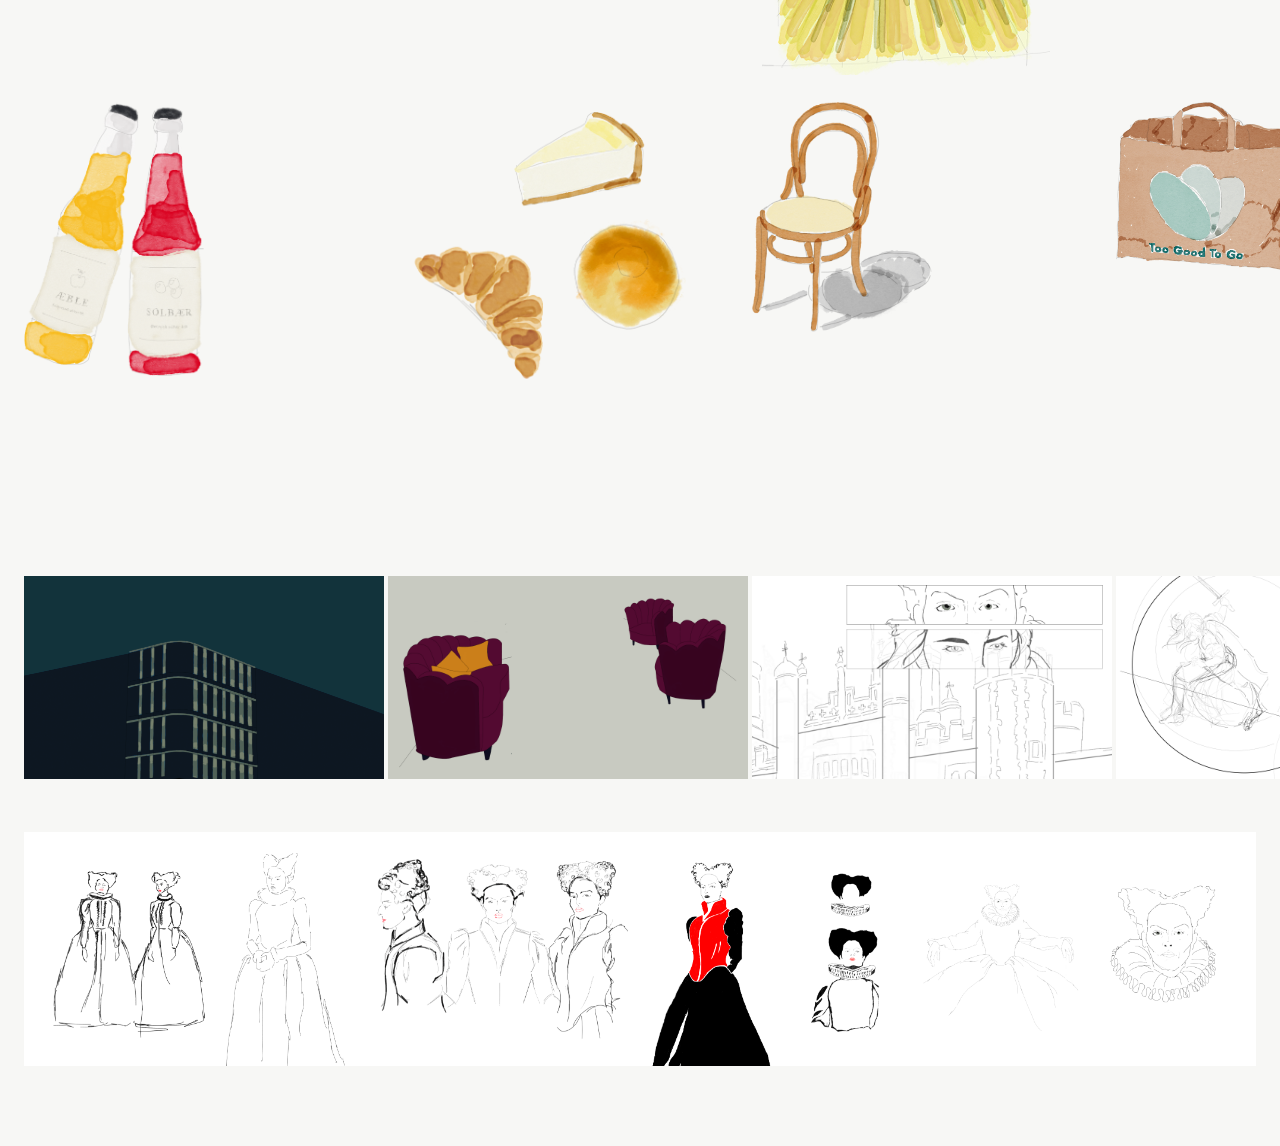
==== commit 4d0f6ab3: "k" ====
--- a/galleri.html
+++ b/galleri.html
@@ -200,7 +200,7 @@
 
         <figure class="media-single">
 
-            <img src="/images/comic.png" alt="Project Name">
+            <img src="/images/sketching.png" alt="Project Name">
 
         </figure>
 
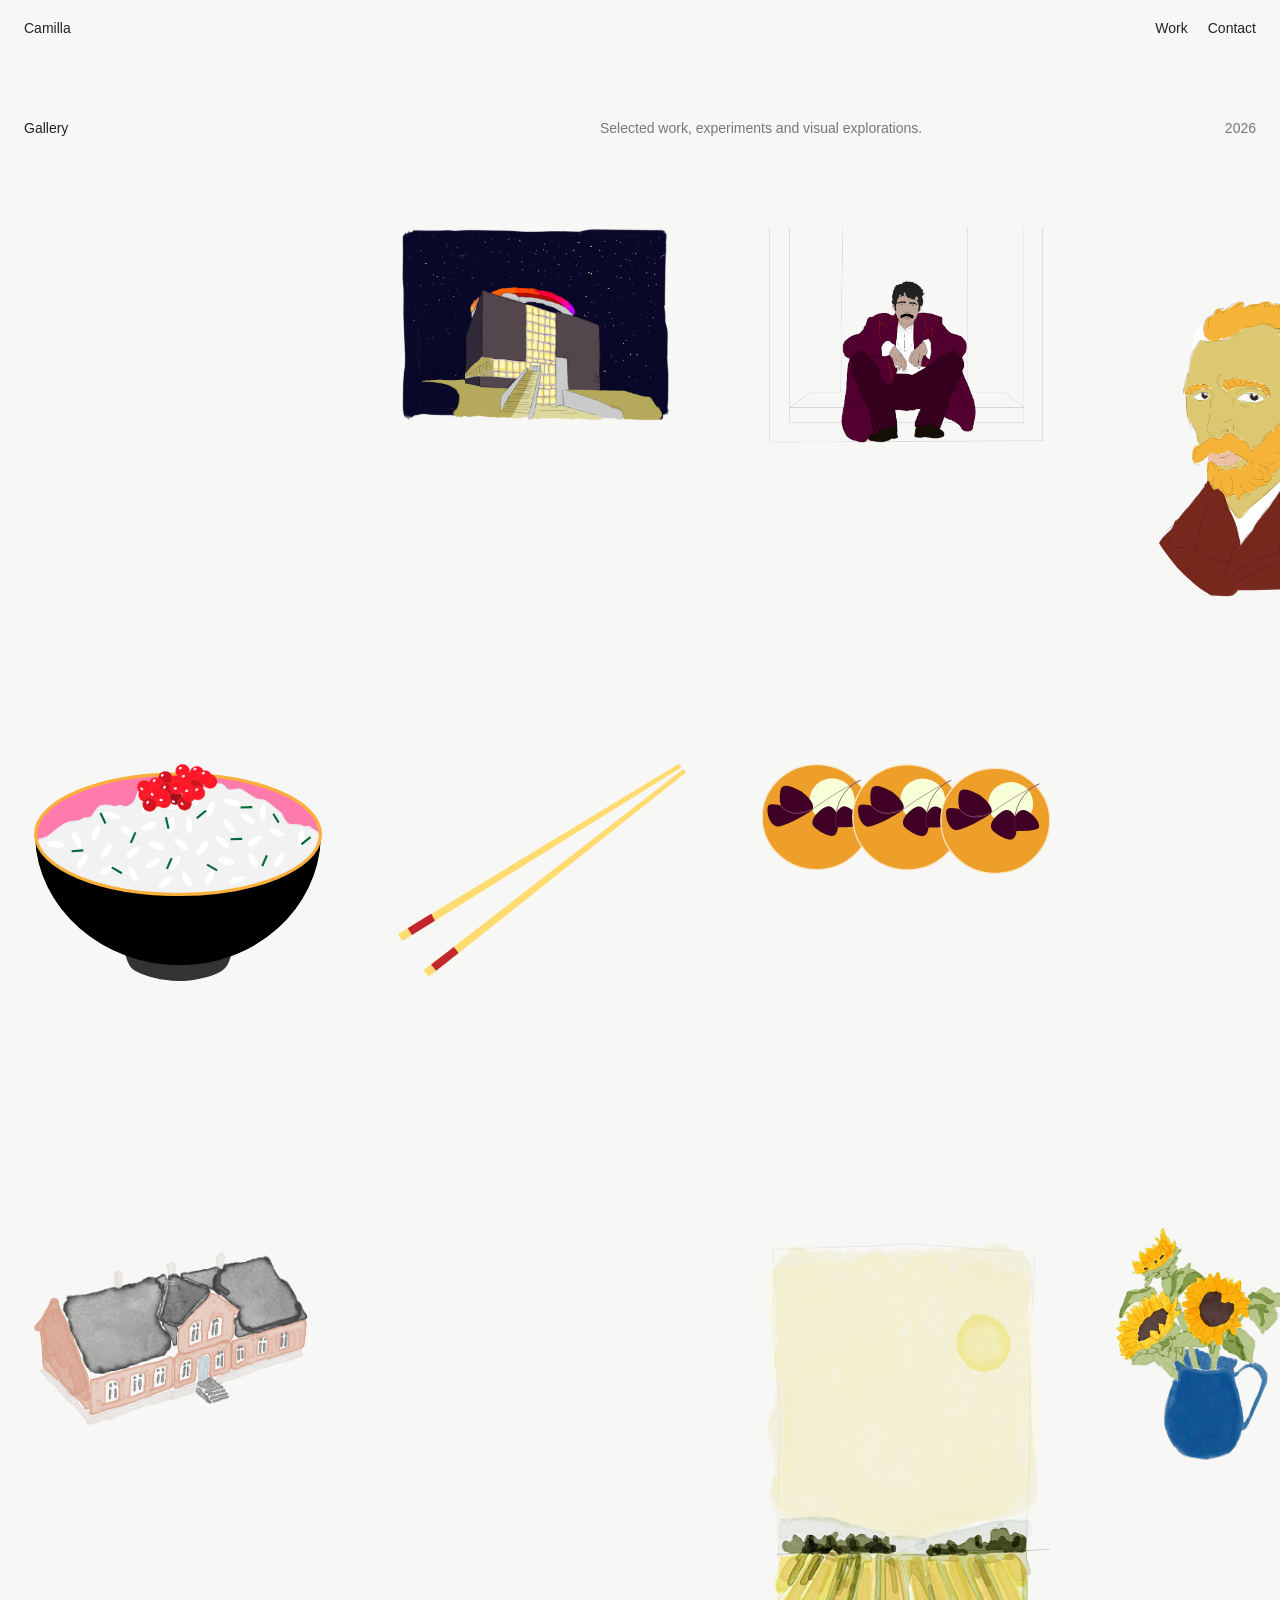
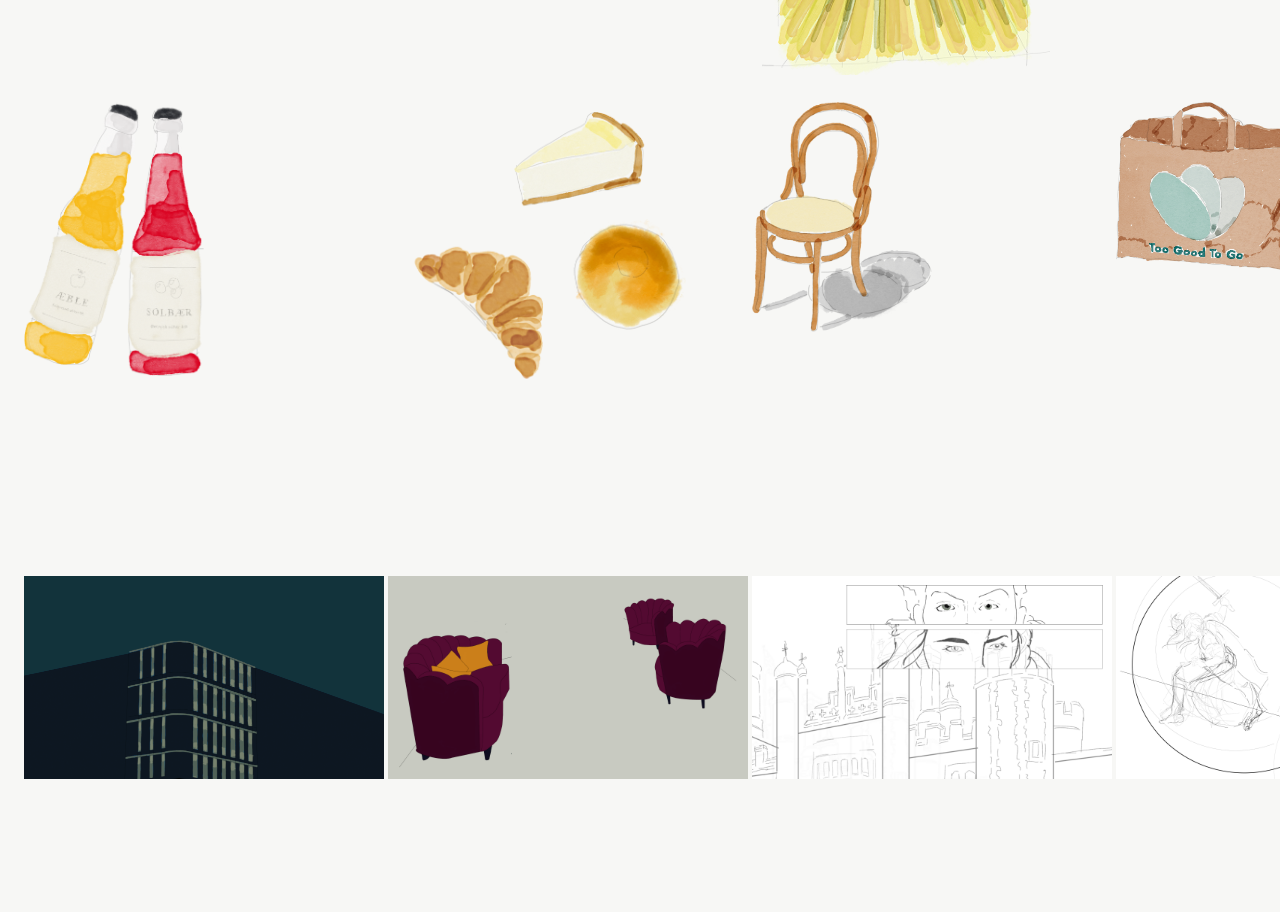
==== commit bd0550f2: "updtae" ====
--- a/galleri.html
+++ b/galleri.html
@@ -30,9 +30,9 @@
                 Work
             </a>
 
-            <a href="galleri.html" class="nav-link">
+            <!-- <a href="galleri.html" class="nav-link">
                 Playground
-            </a>
+            </a> -->
 
             <a href="#" class="nav-link">
                 Contact
@@ -198,11 +198,11 @@
 
         </div>
 
-        <figure class="media-single">
+        <!-- <figure class="media-single">
 
             <img src="/images/sketching.png" alt="Project Name">
 
-        </figure>
+        </figure> -->
 
 
     </main>
